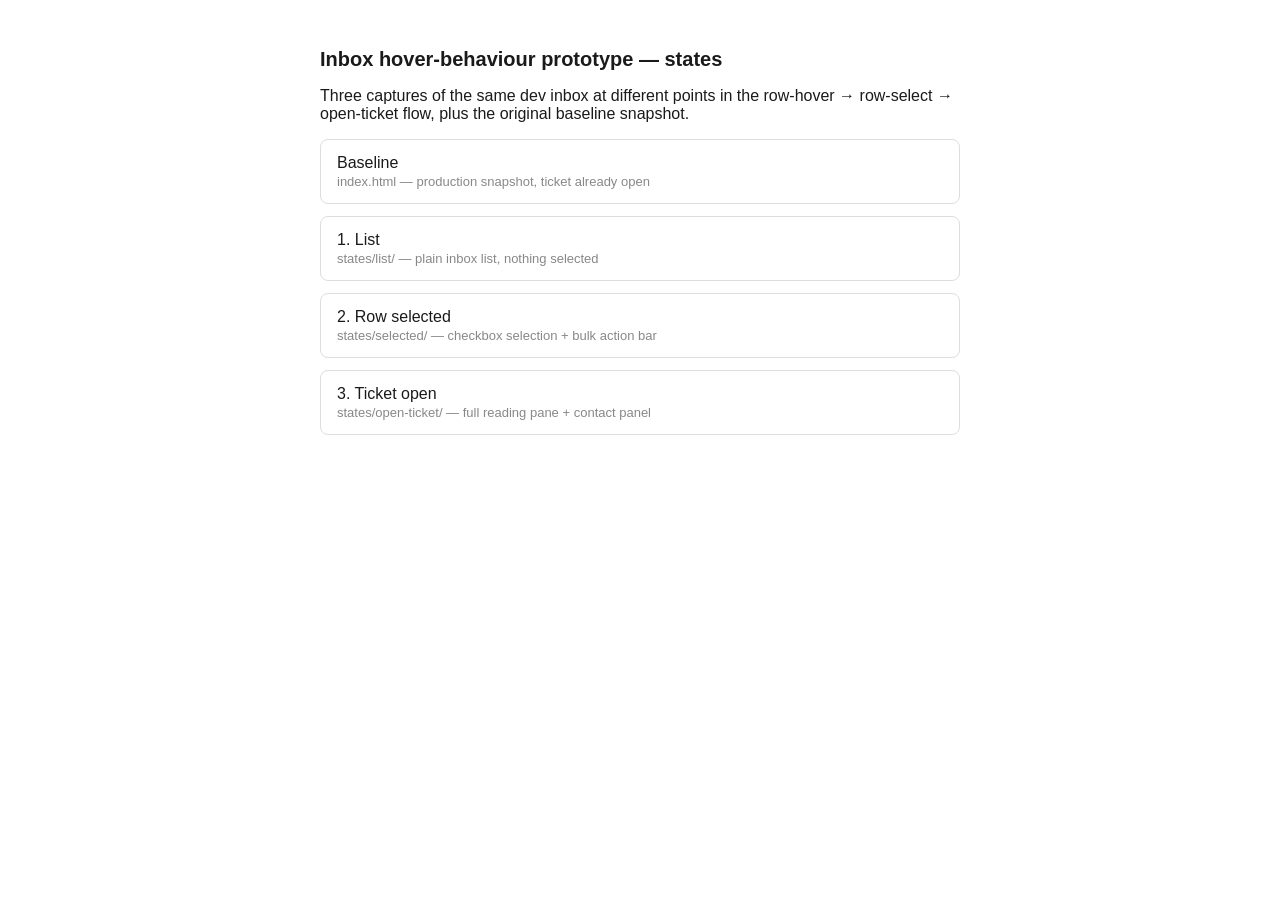
==== states.html @ da223618 "push" ====
<!doctype html>
<html lang="en">
<head>
<meta charset="utf-8">
<title>Inbox states</title>
<style>
  :root { color-scheme: light; }
  body { font-family: -apple-system, sans-serif; max-width: 640px; margin: 48px auto; padding: 0 16px; color: #1a1a1a; background: #fff; }
  h1 { font-size: 20px; }
  ul { padding-left: 0; list-style: none; }
  li { margin: 12px 0; }
  a { display: block; padding: 14px 16px; border: 1px solid #ddd; border-radius: 8px; text-decoration: none; color: #1a1a1a; }
  a:hover { background: #f5f5f5; }
  .slug { color: #888; font-size: 13px; margin-top: 2px; }
</style>
</head>
<body>
<h1>Inbox hover-behaviour prototype — states</h1>
<p>Three captures of the same dev inbox at different points in the row-hover → row-select → open-ticket flow, plus the original baseline snapshot.</p>
<ul>
  <li><a href="index.html">Baseline<div class="slug">index.html — production snapshot, ticket already open</div></a></li>
  <li><a href="states/list/index.html">1. List<div class="slug">states/list/ — plain inbox list, nothing selected</div></a></li>
  <li><a href="states/selected/index.html">2. Row selected<div class="slug">states/selected/ — checkbox selection + bulk action bar</div></a></li>
  <li><a href="states/open-ticket/index.html">3. Ticket open<div class="slug">states/open-ticket/ — full reading pane + contact panel</div></a></li>
</ul>
</body>
</html>
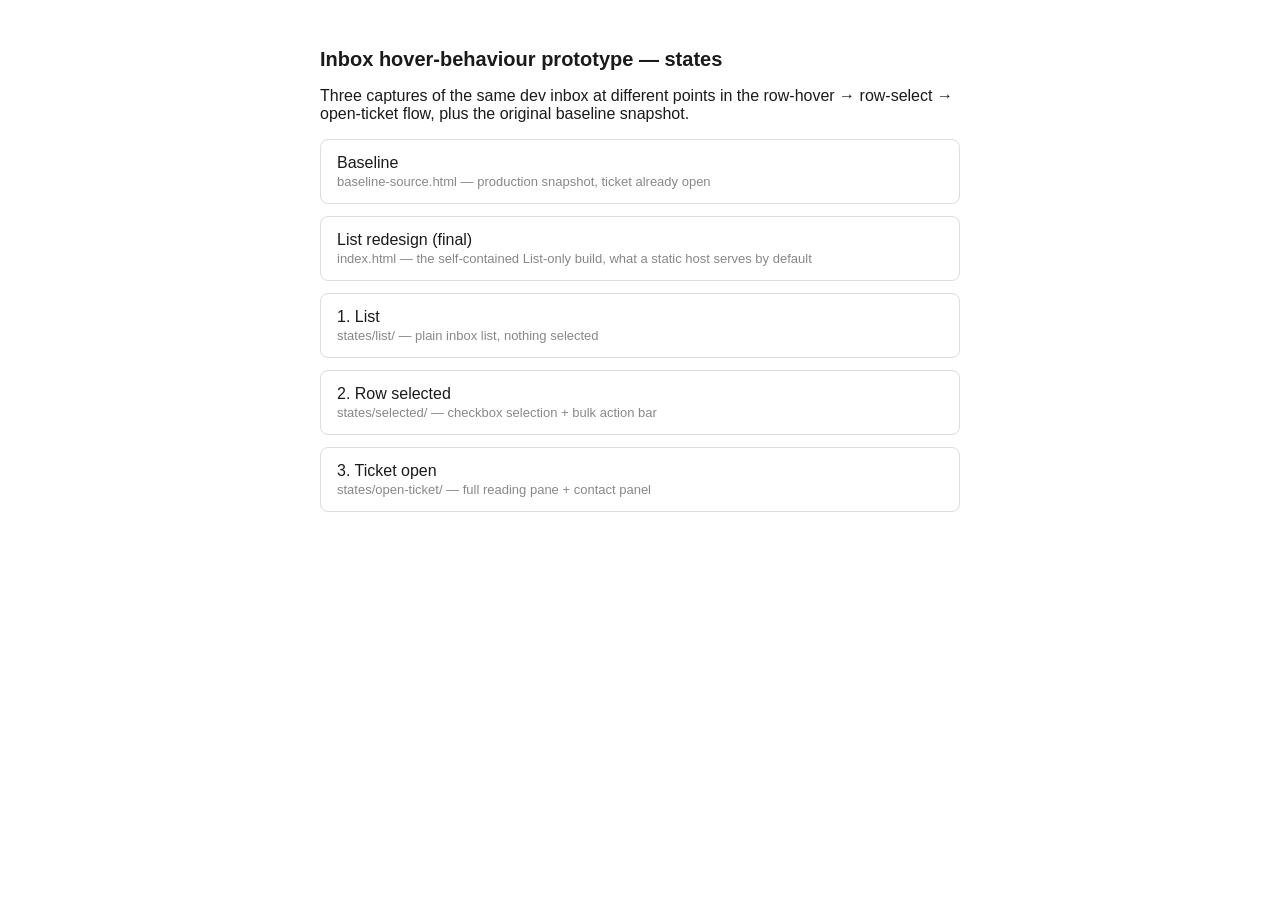
==== commit a89b8d2f: "up" ====
--- a/states.html
+++ b/states.html
@@ -18,7 +18,8 @@
 <h1>Inbox hover-behaviour prototype — states</h1>
 <p>Three captures of the same dev inbox at different points in the row-hover → row-select → open-ticket flow, plus the original baseline snapshot.</p>
 <ul>
-  <li><a href="index.html">Baseline<div class="slug">index.html — production snapshot, ticket already open</div></a></li>
+  <li><a href="baseline-source.html">Baseline<div class="slug">baseline-source.html — production snapshot, ticket already open</div></a></li>
+  <li><a href="index.html">List redesign (final)<div class="slug">index.html — the self-contained List-only build, what a static host serves by default</div></a></li>
   <li><a href="states/list/index.html">1. List<div class="slug">states/list/ — plain inbox list, nothing selected</div></a></li>
   <li><a href="states/selected/index.html">2. Row selected<div class="slug">states/selected/ — checkbox selection + bulk action bar</div></a></li>
   <li><a href="states/open-ticket/index.html">3. Ticket open<div class="slug">states/open-ticket/ — full reading pane + contact panel</div></a></li>
